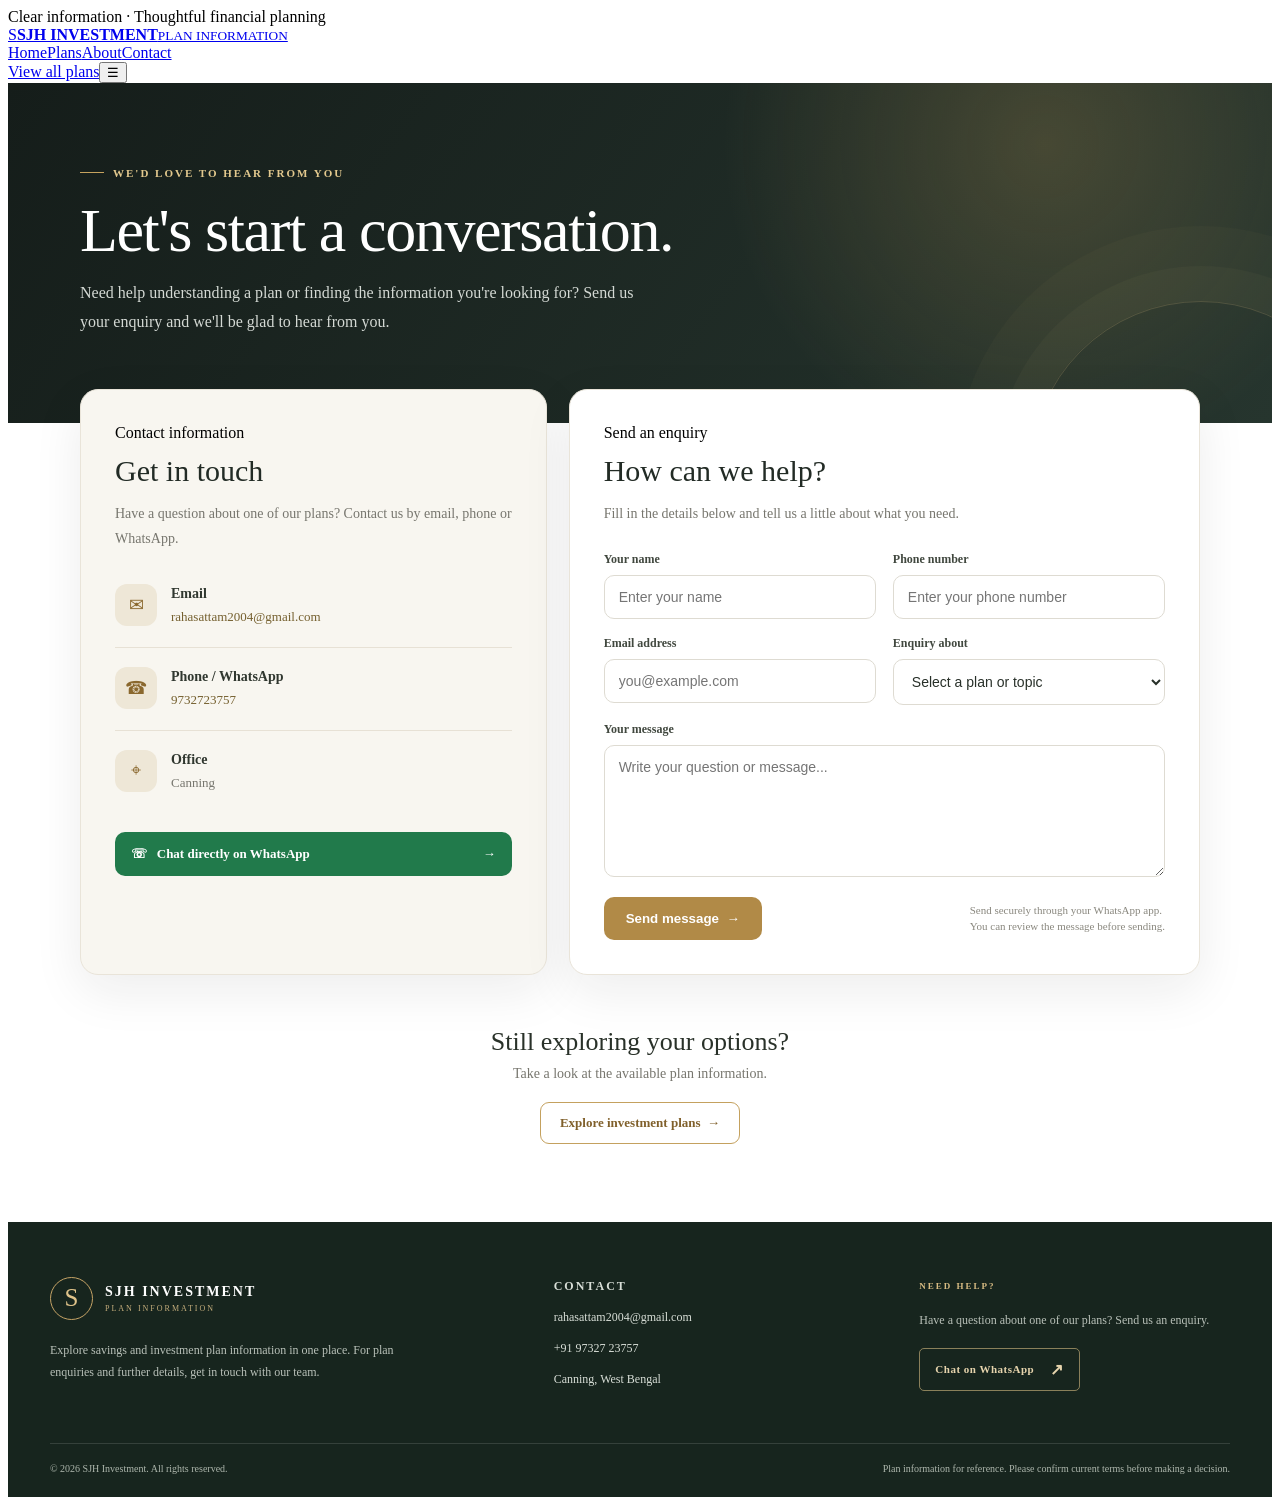
==== contact.html @ fd7d261d "Add files via upload" ====
<!doctype html>
<html lang="en">

<head>
    <meta charset="utf-8">
    <meta name="viewport" content="width=device-width,initial-scale=1">
    <meta name="theme-color" content="#151b19">
    <title>Contact | SJH Investment</title>
    <link rel="stylesheet" href="assets/style.css">
    <style>
        .contact-hero {
            position: relative;
            overflow: hidden;
            background: radial-gradient(circle at 82% 18%, rgba(202, 164, 91, .22), transparent 30%), linear-gradient(125deg, #151d1a, #26352e);
            color: #fff;
            padding: 76px 24px 86px
        }

        .contact-hero:after {
            content: "";
            position: absolute;
            width: 340px;
            height: 340px;
            border: 1px solid rgba(220, 190, 128, .2);
            border-radius: 50%;
            right: -100px;
            bottom: -220px;
            box-shadow: 0 0 0 35px rgba(220, 190, 128, .035), 0 0 0 75px rgba(220, 190, 128, .025)
        }

        .contact-hero-inner {
            max-width: 1120px;
            margin: auto;
            position: relative;
            z-index: 1
        }

        .contact-kicker {
            display: inline-flex;
            align-items: center;
            gap: 9px;
            color: #e3c98e;
            text-transform: uppercase;
            letter-spacing: 2px;
            font-size: 11px;
            font-weight: 700
        }

        .contact-kicker:before {
            content: "";
            width: 24px;
            height: 1px;
            background: #c6a35e
        }

        .contact-hero h1 {
            font: clamp(38px, 6vw, 62px)/1.08 Georgia, serif;
            max-width: 680px;
            margin: 18px 0 16px;
            letter-spacing: -1.4px
        }

        .contact-hero p {
            max-width: 570px;
            color: #d4d9d4;
            line-height: 1.8;
            margin: 0;
            font-size: 16px
        }

        .contact-main {
            max-width: 1120px;
            margin: -34px auto 78px;
            padding: 0 24px;
            position: relative;
            z-index: 2
        }

        .contact-layout {
            display: grid;
            grid-template-columns: .85fr 1.15fr;
            gap: 22px;
            align-items: stretch
        }

        .contact-info,
        .contact-form-card {
            border: 1px solid #e9e4d9;
            border-radius: 18px;
            background: #fff;
            box-shadow: 0 16px 50px rgba(27, 31, 26, .08)
        }

        .contact-info {
            padding: 34px;
            background: #f8f6f0
        }

        .contact-info h2,
        .contact-form-card h2 {
            font: 30px Georgia, serif;
            color: #222b25;
            margin: 12px 0
        }

        .contact-info>p,
        .contact-form-card>p {
            color: #77766e;
            line-height: 1.75;
            font-size: 14px
        }

        .contact-detail {
            display: flex;
            gap: 14px;
            align-items: flex-start;
            padding: 19px 0;
            border-bottom: 1px solid #e7e1d5
        }

        .contact-detail:last-of-type {
            border-bottom: 0
        }

        .contact-icon {
            width: 42px;
            height: 42px;
            flex: 0 0 42px;
            display: grid;
            place-items: center;
            border-radius: 12px;
            background: #eee7d7;
            color: #8a682e;
            font-size: 18px
        }

        .contact-detail strong {
            display: block;
            color: #30372f;
            font-size: 14px;
            margin: 2px 0 5px
        }

        .contact-detail span {
            display: block;
            color: #77766e;
            font-size: 13px;
            line-height: 1.6
        }

        .direct-whatsapp {
            display: flex;
            align-items: center;
            justify-content: space-between;
            gap: 12px;
            margin-top: 20px;
            padding: 14px 16px;
            border-radius: 10px;
            background: #217a4b;
            color: #fff;
            text-decoration: none;
            font-size: 13px;
            font-weight: 700;
            transition: background .2s
        }

        .direct-whatsapp:hover {
            background: #17623b
        }

        .contact-detail a {
            color: #75602f;
            text-decoration: none
        }

        .contact-detail a:hover {
            text-decoration: underline
        }

        .contact-note {
            margin-top: 20px;
            padding: 15px 16px;
            border-radius: 12px;
            background: #eeeadf;
            color: #676253;
            font-size: 12px;
            line-height: 1.6
        }

        .contact-form-card {
            padding: 34px
        }

        .contact-form {
            display: grid;
            grid-template-columns: 1fr 1fr;
            gap: 17px;
            margin-top: 25px
        }

        .field {
            display: flex;
            flex-direction: column;
            gap: 8px
        }

        .field.full {
            grid-column: 1/-1
        }

        .field label {
            font-size: 12px;
            font-weight: 700;
            color: #41483f
        }

        .field input,
        .field select,
        .field textarea {
            width: 100%;
            box-sizing: border-box;
            border: 1px solid #dedbd2;
            border-radius: 10px;
            padding: 13px 14px;
            background: #fff;
            color: #283029;
            font: 14px Arial, sans-serif;
            outline: none;
            transition: border .2s, box-shadow .2s
        }

        .field input:focus,
        .field select:focus,
        .field textarea:focus {
            border-color: #b18a47;
            box-shadow: 0 0 0 3px rgba(177, 138, 71, .13)
        }

        .field textarea {
            min-height: 132px;
            resize: vertical
        }

        .contact-submit {
            grid-column: 1/-1;
            display: flex;
            align-items: center;
            justify-content: space-between;
            gap: 16px;
            margin-top: 3px
        }

        .contact-submit button {
            border: 0;
            border-radius: 10px;
            background: #b18a47;
            color: #fff;
            padding: 14px 22px;
            font-weight: 700;
            cursor: pointer;
            transition: background .2s, transform .2s
        }

        .contact-submit button:hover {
            background: #967136;
            transform: translateY(-1px)
        }

        .contact-submit small {
            color: #89877e;
            font-size: 11px;
            line-height: 1.5
        }

        .contact-status {
            grid-column: 1/-1;
            display: none;
            padding: 12px 14px;
            border-radius: 9px;
            background: #f4efe3;
            color: #62502d;
            font-size: 13px;
            line-height: 1.5
        }

        .contact-status.show {
            display: block
        }

        .contact-bottom {
            text-align: center;
            margin: 52px 0 0
        }

        .contact-bottom h3 {
            font: 26px Georgia, serif;
            color: #293129;
            margin: 0 0 9px
        }

        .contact-bottom p {
            color: #77766e;
            font-size: 14px;
            margin: 0 0 20px
        }

        .contact-bottom a {
            display: inline-block;
            text-decoration: none;
            border: 1px solid #c4a15e;
            border-radius: 9px;
            padding: 12px 19px;
            color: #80602b;
            font-size: 13px;
            font-weight: 700
        }

        @media(max-width:760px) {
            .contact-hero {
                padding: 58px 20px 70px
            }

            .contact-main {
                padding: 0 16px;
                margin-top: -25px
            }

            .contact-layout {
                grid-template-columns: 1fr
            }

            .contact-info,
            .contact-form-card {
                padding: 25px
            }

            .contact-form {
                grid-template-columns: 1fr
            }

            .field.full,
            .contact-submit,
            .contact-status {
                grid-column: 1
            }

            .contact-submit {
                align-items: flex-start;
                flex-direction: column
            }

            .contact-submit button {
                width: 100%
            }
        }
    </style>
</head>

<body>
    <div class="announcement">Clear information · Thoughtful financial planning</div>
    <header>
        <nav class="mainnav"><a class="brand" href="index.html"><span class="brand-mark">S</span><span><strong>SJH
                        INVESTMENT</strong><small>PLAN INFORMATION</small></span></a>
            <div class="navlinks" id="navlinks"><a href="index.html">Home</a><a href="plans.html">Plans</a><a
                    href="about.html">About</a><a href="contact.html" class="active">Contact</a></div><a class="nav-cta"
                href="plans.html">View all plans</a><button class="menu" id="menu"
                aria-label="Toggle navigation">☰</button>
        </nav>
    </header>
    <main>
        <section class="contact-hero">
            <div class="contact-hero-inner"><span class="contact-kicker">We'd love to hear from you</span>
                <h1>Let's start a conversation.</h1>
                <p>Need help understanding a plan or finding the information you're looking for? Send us your enquiry
                    and we'll be glad to hear from you.</p>
            </div>
        </section>
        <section class="contact-main">
            <div class="contact-layout">
                <aside class="contact-info"><span class="eyebrow">Contact information</span>
                    <h2>Get in touch</h2>
                    <p>Have a question about one of our plans? Contact us by email, phone or WhatsApp.</p>
                    <div class="contact-detail">
                        <div class="contact-icon">✉</div>
                        <div><strong>Email</strong><span><a
                                    href="mailto:rahasattam2004@gmail.com">rahasattam2004@gmail.com</a></span></div>
                    </div>
                    <div class="contact-detail">
                        <div class="contact-icon">☎</div>
                        <div><strong>Phone / WhatsApp</strong><span><a href="tel:+919732723757">9732723757</a></span>
                        </div>
                    </div>
                    <div class="contact-detail">
                        <div class="contact-icon">⌖</div>
                        <div><strong>Office</strong><span>Canning</span></div>
                    </div><a class="direct-whatsapp" href="https://wa.me/919732723757" target="_blank"
                        rel="noopener noreferrer">☏ &nbsp; Chat directly on WhatsApp <span>→</span></a>
                
                </aside>
                <section class="contact-form-card"><span class="eyebrow">Send an enquiry</span>
                    <h2>How can we help?</h2>
                    <p>Fill in the details below and tell us a little about what you need.</p>
                    <form class="contact-form" id="contactForm">
                        <div class="field"><label for="name">Your name</label><input id="name" name="name" type="text"
                                placeholder="Enter your name" required></div>
                        <div class="field"><label for="phone">Phone number</label><input id="phone" name="phone"
                                type="tel" placeholder="Enter your phone number" required></div>
                        <div class="field"><label for="email">Email address</label><input id="email" name="email"
                                type="email" placeholder="you@example.com"></div>
                        <div class="field"><label for="subject">Enquiry about</label><select id="subject" name="subject"
                                required>
                                <option value="">Select a plan or topic</option>
                                <option>Recurring Deposit (RD)</option>
                                <option>Daily Deposit Plan (DDP)</option>
                                <option>Monthly Income Plan (MIP)</option>
                                <option>Fixed Deposit (FD)</option>
                                <option>Sukanya Bachat Plan</option>
                                <option>Pension Bachat Plan</option>
                                <option>Education Bachat Plan</option>
                                <option>General enquiry</option>
                            </select></div>
                        <div class="field full"><label for="message">Your message</label><textarea id="message"
                                name="message" placeholder="Write your question or message..." required></textarea>
                        </div>
                        <div class="contact-status" id="contactStatus" role="status">Your WhatsApp message is being
                            prepared. If WhatsApp does not open automatically, use the direct chat button.</div>
                        <div class="contact-submit"><button type="submit">Send message&nbsp; →</button><small>Send
                                securely through your WhatsApp app.<br>You can review the message before
                                sending.</small></div>
                    </form>
                </section>
            </div>
            <div class="contact-bottom">
                <h3>Still exploring your options?</h3>
                <p>Take a look at the available plan information.</p><a href="plans.html">Explore investment plans&nbsp;
                    →</a>
            </div>
        </section>
    </main>
    <footer class="site-footer">
        <div class="footer-main">
            <div class="footer-brand">
                <a class="footer-logo" href="index.html"><span class="footer-mark">S</span><span><strong>SJH
                            INVESTMENT</strong><small>PLAN INFORMATION</small></span></a>
                <p>Explore savings and investment plan information in one place. For plan enquiries and further details,
                    get in touch with our team.</p>
            </div>
            <div class="footer-contact">
                <span class="footer-heading">CONTACT</span>
                <a href="mailto:rahasattam2004@gmail.com">rahasattam2004@gmail.com</a>
                <a href="tel:+919732723757">+91 97327 23757</a>
                <span>Canning, West Bengal</span>
            </div>
            <div class="footer-action">
                <span class="footer-heading">NEED HELP?</span>
                <p>Have a question about one of our plans? Send us an enquiry.</p>
                <a class="footer-whatsapp" href="https://wa.me/919732723757" target="_blank" rel="noopener">Chat on
                    WhatsApp <span>↗</span></a>
            </div>
        </div>
        <div class="footer-bottom">
            <span>© <span class="footer-year"></span> SJH Investment. All rights reserved.</span>
            <span class="footer-note">Plan information for reference. Please confirm current terms before making a
                decision.</span>
        </div>
    </footer>
    <style>
        .site-footer {
            background: #17251e;
            color: #e9e8df;
            margin-top: 0;
            padding: 0 24px
        }

        .site-footer * {
            box-sizing: border-box
        }

        .footer-main {
            max-width: 1180px;
            margin: auto;
            padding: 55px 0 42px;
            display: grid;
            grid-template-columns: 1.3fr .9fr .9fr;
            gap: 55px
        }

        .footer-logo {
            display: inline-flex;
            align-items: center;
            gap: 12px;
            text-decoration: none;
            color: #fff
        }

        .footer-mark {
            width: 43px;
            height: 43px;
            border: 1px solid #c5a366;
            border-radius: 50%;
            display: grid;
            place-items: center;
            color: #dfc38a;
            font: 25px Georgia
        }

        .footer-logo strong {
            display: block;
            font: bold 14px Georgia;
            letter-spacing: 2px
        }

        .footer-logo small {
            display: block;
            color: #c4ad7c;
            font-size: 8px;
            letter-spacing: 2px;
            margin-top: 4px
        }

        .footer-brand p,
        .footer-action p {
            max-width: 360px;
            color: #b9c1b9;
            font-size: 12px;
            line-height: 1.85;
            margin: 19px 0 0
        }

        .footer-heading {
            display: block;
            color: #d8bc83;
            font-size: 9px;
            font-weight: 700;
            letter-spacing: 2px;
            margin: 4px 0 18px
        }

        .footer-contact a,
        .footer-contact span {
            display: block;
            color: #d8ded7;
            text-decoration: none;
            font-size: 12px;
            margin: 0 0 13px;
            line-height: 1.5
        }

        .footer-contact a:hover {
            color: #e4c98e
        }

        .footer-action p {
            margin: 0 0 17px
        }

        .footer-whatsapp {
            display: inline-flex;
            align-items: center;
            gap: 16px;
            padding: 11px 15px;
            border: 1px solid rgba(216, 188, 131, .6);
            border-radius: 5px;
            color: #e6d4ad;
            text-decoration: none;
            font-size: 11px;
            font-weight: 700;
            letter-spacing: .5px
        }

        .footer-whatsapp:hover {
            background: rgba(216, 188, 131, .1)
        }

        .footer-whatsapp span {
            font-size: 16px
        }

        .footer-bottom {
            max-width: 1180px;
            margin: auto;
            padding: 17px 0 20px;
            border-top: 1px solid rgba(255, 255, 255, .13);
            display: flex;
            justify-content: space-between;
            gap: 20px;
            color: #aeb7ad;
            font-size: 10px;
            line-height: 1.6
        }

        .footer-note {
            text-align: right;
            max-width: 520px
        }

        @media(max-width:700px) {
            .site-footer {
                padding: 0 19px
            }

            .footer-main {
                grid-template-columns: 1fr;
                gap: 28px;
                padding: 42px 0 30px
            }

            .footer-brand p {
                max-width: 100%
            }

            .footer-bottom {
                flex-direction: column;
                gap: 6px
            }

            .footer-note {
                text-align: left
            }
        }
    </style>
    <script>document.querySelectorAll('.footer-year').forEach(el => el.textContent = new Date().getFullYear());</script>
    <script>const menuButton = document.getElementById('menu'), navLinks = document.getElementById('navlinks'); if (menuButton) menuButton.onclick = () => { const open = navLinks.classList.toggle('open'); menuButton.textContent = open ? '×' : '☰' }; document.getElementById('year').textContent = new Date().getFullYear(); document.getElementById('contactForm').addEventListener('submit', event => { event.preventDefault(); const form = event.currentTarget; const data = new FormData(form); const details = ['SJH INVESTMENT - Website Enquiry', '', 'Name: ' + (data.get('name') || ''), 'Phone: ' + (data.get('phone') || ''), 'Email: ' + (data.get('email') || 'Not provided'), 'Enquiry about: ' + (data.get('subject') || ''), '', 'Message:', (data.get('message') || '')]; const url = 'https://wa.me/919732723757?text=' + encodeURIComponent(details.join('\n')); document.getElementById('contactStatus').classList.add('show'); window.open(url, '_blank', 'noopener,noreferrer') });</script>
</body>

</html>
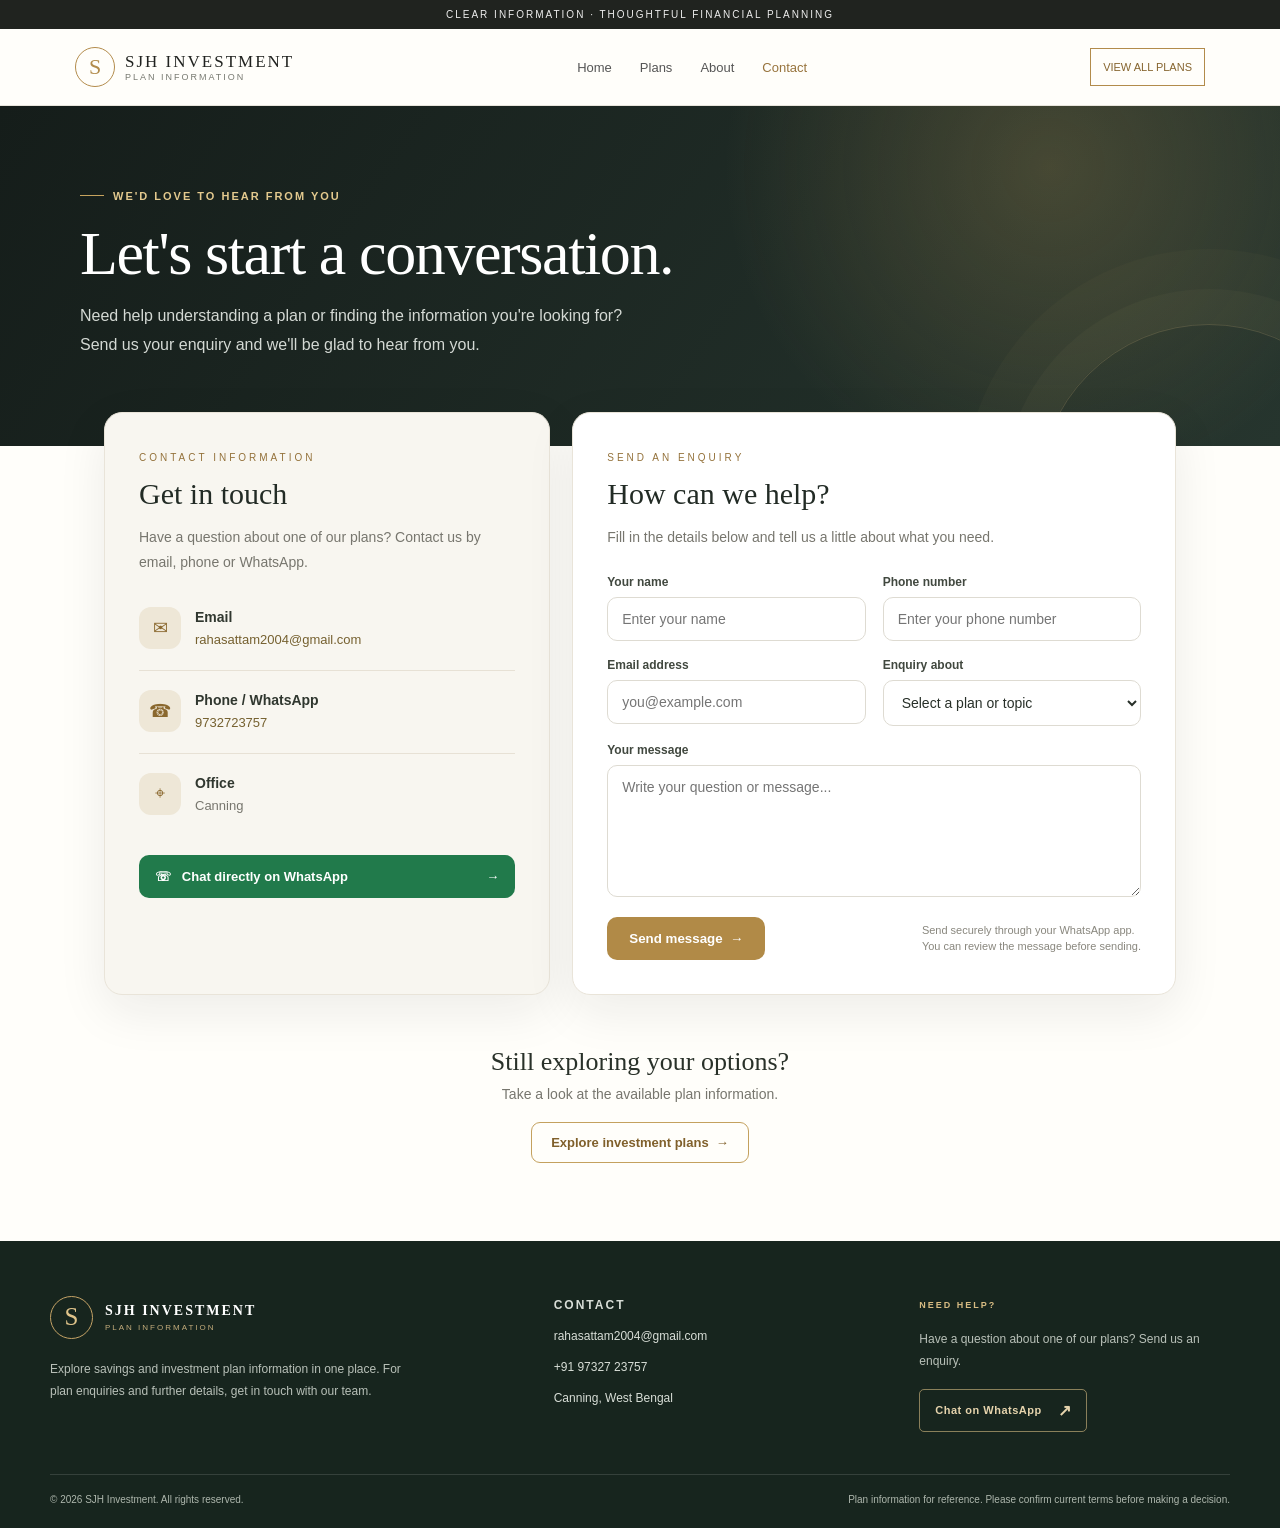
==== commit 72065d5f: "Add files via upload" ====
--- a/contact.html
+++ b/contact.html
@@ -620,7 +620,54 @@
         }
     </style>
     <script>document.querySelectorAll('.footer-year').forEach(el => el.textContent = new Date().getFullYear());</script>
-    <script>const menuButton = document.getElementById('menu'), navLinks = document.getElementById('navlinks'); if (menuButton) menuButton.onclick = () => { const open = navLinks.classList.toggle('open'); menuButton.textContent = open ? '×' : '☰' }; document.getElementById('year').textContent = new Date().getFullYear(); document.getElementById('contactForm').addEventListener('submit', event => { event.preventDefault(); const form = event.currentTarget; const data = new FormData(form); const details = ['SJH INVESTMENT - Website Enquiry', '', 'Name: ' + (data.get('name') || ''), 'Phone: ' + (data.get('phone') || ''), 'Email: ' + (data.get('email') || 'Not provided'), 'Enquiry about: ' + (data.get('subject') || ''), '', 'Message:', (data.get('message') || '')]; const url = 'https://wa.me/919732723757?text=' + encodeURIComponent(details.join('\n')); document.getElementById('contactStatus').classList.add('show'); window.open(url, '_blank', 'noopener,noreferrer') });</script>
+    <script>
+    (() => {
+        const menuButton = document.getElementById('menu');
+        const navLinks = document.getElementById('navlinks');
+        if (menuButton && navLinks) {
+            menuButton.addEventListener('click', () => {
+                const open = navLinks.classList.toggle('open');
+                menuButton.textContent = open ? '×' : '☰';
+                menuButton.setAttribute('aria-expanded', String(open));
+            });
+        }
+
+        document.querySelectorAll('.footer-year').forEach(el => {
+            el.textContent = new Date().getFullYear();
+        });
+
+        const form = document.getElementById('contactForm');
+        if (!form) return;
+
+        form.addEventListener('submit', event => {
+            event.preventDefault();
+            if (!form.reportValidity()) return;
+
+            const data = new FormData(form);
+            const message = [
+                'SJH INVESTMENT - Website Enquiry',
+                '',
+                'Name: ' + (data.get('name') || ''),
+                'Phone: ' + (data.get('phone') || ''),
+                'Email: ' + (data.get('email') || 'Not provided'),
+                'Enquiry about: ' + (data.get('subject') || ''),
+                '',
+                'Message:',
+                data.get('message') || ''
+            ].join('\n');
+
+            const whatsappUrl = 'https://wa.me/919732723757?text=' + encodeURIComponent(message);
+            const status = document.getElementById('contactStatus');
+            if (status) {
+                status.textContent = 'Opening WhatsApp with your enquiry. Please review the message and tap Send in WhatsApp.';
+                status.classList.add('show');
+            }
+
+            // Navigate directly so popup blockers cannot silently block the WhatsApp window.
+            window.location.href = whatsappUrl;
+        });
+    })();
+    </script>
 </body>
 
 </html>
--- a/assets/style.css
+++ b/assets/style.css
@@ -0,0 +1,648 @@
+* {
+  box-sizing: border-box
+}
+
+body {
+  margin: 0;
+  color: #20221f;
+  background: #fffefa;
+  font-family: Arial, sans-serif
+}
+
+:root {
+  --gold: #b28b4b;
+  --muted: #777970;
+  --cream: #f6f5ef;
+  --line: #e8e5dc
+}
+
+a {
+  text-decoration: none;
+  color: inherit
+}
+
+.announcement {
+  background: #20231f;
+  color: #eee;
+  padding: 9px;
+  text-align: center;
+  font-size: 10px;
+  letter-spacing: 2px;
+  text-transform: uppercase
+}
+
+header {
+  position: sticky;
+  top: 0;
+  background: #fffefaf2;
+  border-bottom: 1px solid var(--line);
+  z-index: 20
+}
+
+.mainnav {
+  height: 76px;
+  max-width: 1180px;
+  margin: auto;
+  padding: 0 25px;
+  display: flex;
+  align-items: center;
+  justify-content: space-between;
+  gap: 20px
+}
+
+.brand {
+  display: flex;
+  align-items: center;
+  gap: 10px
+}
+
+.brand-mark {
+  border: 1px solid var(--gold);
+  border-radius: 50%;
+  width: 40px;
+  height: 40px;
+  display: grid;
+  place-items: center;
+  color: var(--gold);
+  font: 22px Georgia
+}
+
+.brand strong {
+  font: 17px Georgia;
+  letter-spacing: 2px
+}
+
+.brand small {
+  display: block;
+  color: var(--muted);
+  font-size: 9px;
+  letter-spacing: 2px
+}
+
+.navlinks {
+  display: flex;
+  gap: 28px
+}
+
+.navlinks a {
+  font-size: 13px;
+  color: #555
+}
+
+.navlinks a.active,
+.navlinks a:hover {
+  color: #98743d
+}
+
+.nav-cta {
+  border: 1px solid var(--gold);
+  padding: 12px;
+  color: #86652f;
+  font-size: 11px;
+  text-transform: uppercase
+}
+
+.menu {
+  display: none
+}
+
+.hero {
+  background: linear-gradient(110deg, #f5f2e9 0 58%, #d8c9ad 58%);
+  min-height: 410px;
+  display: flex;
+  align-items: center
+}
+
+.hero-inner {
+  max-width: 1180px;
+  margin: auto;
+  width: 100%;
+  padding: 65px 25px
+}
+
+.eyebrow {
+  font-size: 10px;
+  letter-spacing: 3px;
+  text-transform: uppercase;
+  color: #94723b
+}
+
+.hero h1 {
+  font: normal clamp(42px, 6vw, 68px)/1.1 Georgia;
+  max-width: 650px
+}
+
+.hero h1 em {
+  color: #9b783f
+}
+
+.hero p {
+  color: var(--muted);
+  line-height: 1.8;
+  max-width: 560px
+}
+
+.btn {
+  display: inline-block;
+  background: #354d40;
+  color: white;
+  padding: 14px 21px;
+  margin-top: 16px;
+  font-size: 11px;
+  letter-spacing: 2px;
+  text-transform: uppercase
+}
+
+.section {
+  max-width: 1180px;
+  margin: auto;
+  padding: 72px 25px
+}
+
+.section-head {
+  text-align: center;
+  margin-bottom: 35px
+}
+
+.section-head h2,
+.page-hero h1 {
+  font: normal clamp(32px, 4vw, 45px) Georgia;
+  margin: 12px 0
+}
+
+.section-head p,
+.page-hero p {
+  color: var(--muted);
+  font-size: 14px
+}
+
+.scheme-grid {
+  display: grid;
+  grid-template-columns: repeat(3, 1fr);
+  gap: 17px
+}
+
+.scheme-card {
+  border: 1px solid var(--line);
+  padding: 23px
+}
+
+.scheme-icon {
+  width: 42px;
+  height: 42px;
+  border-radius: 50%;
+  display: grid;
+  place-items: center;
+  background: #f4efe4;
+  color: #98743d;
+  font: 21px Georgia
+}
+
+.scheme-card h3 {
+  font: 23px Georgia;
+  font-weight: normal
+}
+
+.scheme-card p {
+  font-size: 13px;
+  color: var(--muted);
+  line-height: 1.6
+}
+
+.scheme-card a {
+  font-size: 11px;
+  color: #8c6b37;
+  text-transform: uppercase
+}
+
+.page-hero {
+  background: var(--cream);
+  padding: 55px 20px;
+  text-align: center
+}
+
+.plan-tabs-wrap {
+  position: sticky;
+  top: 76px;
+  z-index: 9;
+  background: #fffefa;
+  border-bottom: 1px solid var(--line);
+  box-shadow: 0 5px 18px #2221
+}
+
+.plan-tabs {
+  max-width: 1180px;
+  margin: auto;
+  padding: 0 25px;
+  display: flex;
+  align-items: center;
+  justify-content: center;
+  gap: 8px
+}
+
+.plan-menu {
+  position: relative
+}
+
+.plan-menu-trigger,
+.plan-direct {
+  white-space: nowrap;
+  border: 0;
+  background: none;
+  padding: 17px 12px;
+  color: #66685f;
+  font: 13px Arial;
+  cursor: pointer;
+  border-bottom: 2px solid transparent
+}
+
+.plan-menu-trigger.active,
+.plan-direct.active,
+.plan-menu-trigger:hover,
+.plan-direct:hover {
+  color: #8d6a32
+}
+
+.chevron {
+  font-size: 9px;
+  margin-left: 5px
+}
+
+.duration-menu {
+  display: none;
+  position: absolute;
+  top: 100%;
+  left: 0;
+  min-width: 140px;
+  padding: 6px;
+  background: #fff;
+  border: 1px solid var(--line);
+  box-shadow: 0 12px 28px #2222;
+  z-index: 15
+}
+
+.plan-menu.open .duration-menu {
+  display: block
+}
+
+.duration-option {
+  display: block;
+  width: 100%;
+  border: 0;
+  background: white;
+  text-align: left;
+  padding: 11px;
+  color: #555;
+  cursor: pointer
+}
+
+.duration-option:hover,
+.duration-option.active {
+  background: var(--cream);
+  color: #8d6a32
+}
+
+.tables-area {
+  background: var(--cream);
+  min-height: 400px
+}
+
+.tables-inner {
+  max-width: 1180px;
+  margin: auto;
+  padding: 48px 25px 75px
+}
+
+.table-block {
+  background: white;
+  border: 1px solid var(--line)
+}
+
+.table-block[hidden] {
+  display: none !important
+}
+
+.table-title {
+  padding: 20px 22px;
+  border-bottom: 1px solid var(--line);
+  display: flex;
+  justify-content: space-between
+}
+
+.table-title h2 {
+  font: 24px Georgia;
+  font-weight: normal;
+  margin: 0
+}
+
+.table-title span {
+  font-size: 10px;
+  color: #8b6b39;
+  text-transform: uppercase;
+  letter-spacing: 2px
+}
+
+.table-scroll {
+  overflow-x: auto
+}
+
+table {
+  width: 100%;
+  border-collapse: collapse;
+  min-width: 600px
+}
+
+th,
+td {
+  text-align: left;
+  padding: 15px 18px;
+  border-bottom: 1px solid #efede7;
+  font-size: 12px
+}
+
+th {
+  background: #faf9f5;
+  color: #686960
+}
+
+td {
+  color: var(--muted);
+  height: 54px
+}
+
+.empty {
+  text-align: center;
+  font-style: italic;
+  padding: 25px
+}
+
+.about {
+  display: grid;
+  grid-template-columns: 1fr 1fr;
+  gap: 45px;
+  align-items: center
+}
+
+.about-art {
+  min-height: 260px;
+  background: linear-gradient(135deg, #e8dfce, #b7a17b);
+  display: grid;
+  place-items: center;
+  color: white;
+  font: 76px Georgia
+}
+
+.about h2,
+.contact-card h2 {
+  font: 38px Georgia;
+  font-weight: normal
+}
+
+.about p,
+.contact-card p {
+  color: var(--muted);
+  line-height: 1.9;
+  font-size: 14px
+}
+
+.contact-card {
+  max-width: 680px;
+  margin: auto;
+  border: 1px solid var(--line);
+  padding: 32px;
+  text-align: center
+}
+
+footer {
+  background: #22251f;
+  color: #f2eee5;
+  padding: 32px 25px
+}
+
+.foot {
+  max-width: 1180px;
+  margin: auto;
+  display: flex;
+  justify-content: space-between;
+  align-items: center;
+  gap: 20px
+}
+
+.foot small {
+  color: #b5b4aa;
+  font-size: 11px
+}
+
+.footlinks {
+  display: flex;
+  gap: 20px;
+  font-size: 12px
+}
+
+@media(max-width:800px) {
+  .mainnav {
+    height: 70px;
+    padding: 0 16px
+  }
+
+  .nav-cta {
+    display: none
+  }
+
+  .menu {
+    display: block;
+    background: none;
+    border: 1px solid var(--line);
+    padding: 8px 12px;
+    font-size: 20px
+  }
+
+  .navlinks {
+    display: none;
+    position: absolute;
+    top: 70px;
+    left: 0;
+    right: 0;
+    background: #fff;
+    padding: 12px 22px;
+    flex-direction: column;
+    gap: 0
+  }
+
+  .navlinks.open {
+    display: flex
+  }
+
+  .navlinks a {
+    padding: 12px 0
+  }
+
+  .plan-tabs-wrap {
+    top: 70px
+  }
+
+  .plan-tabs {
+    padding: 0 10px;
+    overflow-x: auto
+  }
+
+  .plan-menu-trigger,
+  .plan-direct {
+    padding: 15px 9px
+  }
+
+  .scheme-grid {
+    grid-template-columns: 1fr 1fr
+  }
+
+  .about {
+    grid-template-columns: 1fr
+  }
+
+  .foot {
+    flex-direction: column;
+    text-align: center
+  }
+}
+
+@media(max-width:520px) {
+  .scheme-grid {
+    grid-template-columns: 1fr
+  }
+
+  .section,
+  .tables-inner {
+    padding: 52px 17px
+  }
+}
+
+/* Mobile plan selector: stacked, full-width dropdowns */
+@media(max-width:800px) {
+  .plan-tabs-wrap {
+    position: relative;
+    top: auto
+  }
+
+  .plan-tabs {
+    display: flex;
+    flex-direction: column;
+    align-items: stretch;
+    gap: 0;
+    padding: 12px 16px;
+    overflow: visible
+  }
+
+  .plan-menu {
+    width: 100%;
+    border-bottom: 1px solid var(--line)
+  }
+
+  .plan-menu-trigger,
+  .plan-direct {
+    display: flex;
+    align-items: center;
+    justify-content: space-between;
+    width: 100%;
+    min-height: 50px;
+    padding: 14px 15px;
+    text-align: left;
+    font-size: 14px;
+    background: #fff
+  }
+
+  .plan-menu-trigger.active,
+  .plan-direct.active {
+    background: var(--cream);
+    border-bottom-color: var(--gold)
+  }
+
+  .chevron {
+    margin-left: auto;
+    transition: transform .2s ease
+  }
+
+  .plan-menu.open .chevron {
+    transform: rotate(180deg)
+  }
+
+  .duration-menu {
+    position: static;
+    display: none;
+    width: 100%;
+    min-width: 0;
+    padding: 8px;
+    border: 0;
+    border-top: 1px solid var(--line);
+    box-shadow: none;
+    background: #faf9f5
+  }
+
+  .plan-menu.open .duration-menu {
+    display: grid;
+    grid-template-columns: repeat(2, minmax(0, 1fr));
+    gap: 7px
+  }
+
+  .duration-option {
+    min-height: 43px;
+    padding: 11px 12px;
+    border: 1px solid var(--line);
+    background: #fff;
+    text-align: center;
+    font-size: 13px
+  }
+
+  .duration-option.active {
+    border-color: var(--gold);
+    background: #f4efe4
+  }
+
+  .plan-direct {
+    border-bottom: 1px solid var(--line)
+  }
+
+  .plan-direct:last-child {
+    border-bottom: 0
+  }
+
+  .tables-inner {
+    padding-top: 34px
+  }
+}
+
+@media(max-width:520px) {
+  .plan-tabs {
+    padding: 10px 12px
+  }
+
+  .plan-menu-trigger,
+  .plan-direct {
+    min-height: 48px;
+    padding: 13px 14px
+  }
+
+  .duration-option {
+    min-height: 42px
+  }
+}
+
+/* Desktop: reveal duration choices on hover or keyboard focus */
+@media (min-width: 801px) {
+  .plan-menu:not(.dismissed):hover .duration-menu,
+  .plan-menu:not(.dismissed):focus-within .duration-menu {
+    display: block;
+  }
+  .plan-menu:not(.dismissed):hover .chevron,
+  .plan-menu:not(.dismissed):focus-within .chevron {
+    transform: rotate(180deg);
+  }
+}
+
+/* Separate plan page cards */
+.plan-card-grid{display:grid;grid-template-columns:repeat(auto-fit,minmax(220px,1fr));gap:18px;margin-top:28px}
+.plan-card{display:block;padding:24px;border:1px solid #e5dfd2;border-radius:14px;background:#fff;color:inherit;text-decoration:none;transition:transform .2s,box-shadow .2s}
+.plan-card:hover{transform:translateY(-3px);box-shadow:0 10px 28px rgba(40,30,10,.09)}
+.plan-card h3{margin:0 0 10px;font-family:Georgia,serif;font-size:21px}
+.plan-card p{margin:0 0 18px;color:#6e6a60;line-height:1.6}
+.plan-card-link{font-weight:700;color:#98722e}
+.page-plan-panel[hidden]{display:none}
